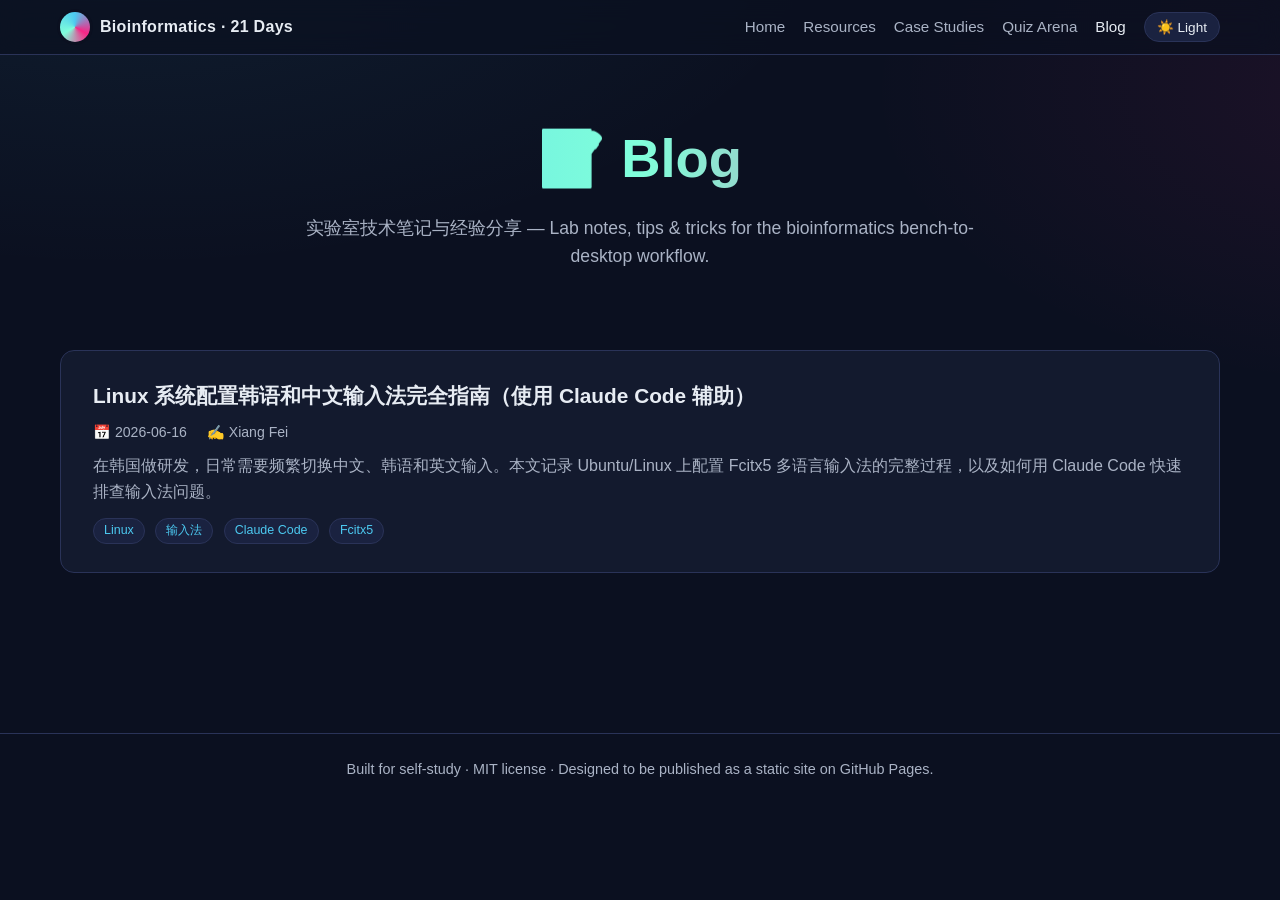
==== blog.html @ 0ab02b85 "Initial commit: bioinformatics-21days static site with blog 21-day bioinformatics study site (R + Py" ====
<!doctype html>
<html lang="zh-CN">
<head>
<meta charset="utf-8">
<meta name="viewport" content="width=device-width,initial-scale=1">
<title>Blog — Bioinformatics 21 Days</title>
<link rel="stylesheet" href="assets/styles.css">
<link rel="icon" href="data:image/svg+xml;utf8,<svg xmlns='http://www.w3.org/2000/svg' viewBox='0 0 64 64'><circle cx='32' cy='32' r='30' fill='%234cc9f0'/></svg>">
<style>
.blog-list { list-style: none; padding: 0; margin: 0; }
.blog-card {
  background: var(--bg-elev);
  border: 1px solid var(--border);
  border-radius: var(--radius);
  padding: 28px 32px;
  margin-bottom: 20px;
  transition: border-color .2s;
}
.blog-card:hover { border-color: var(--accent); }
.blog-card h3 { margin: 0 0 8px; font-size: 1.3rem; }
.blog-card h3 a { color: var(--text); }
.blog-card h3 a:hover { color: var(--accent); text-decoration: none; }
.blog-meta { color: var(--text-soft); font-size: .88rem; margin-bottom: 10px; }
.blog-meta span { margin-right: 16px; }
.blog-tag {
  display: inline-block;
  background: var(--bg-soft);
  border: 1px solid var(--border);
  border-radius: 999px;
  padding: 2px 10px;
  font-size: .78rem;
  color: var(--accent);
  margin-right: 6px;
}
</style>
</head>
<body>

<nav class="nav">
  <div class="nav-inner">
    <a class="brand" href="index.html"><span class="logo"></span>Bioinformatics · 21 Days</a>
    <div class="nav-links">
      <a href="index.html">Home</a>
      <a href="resources.html">Resources</a>
      <a href="case-studies.html">Case Studies</a>
      <a href="quiz.html">Quiz Arena</a>
      <a class="active" href="blog.html">Blog</a>
      <button id="themeToggle" class="theme-toggle" type="button">☀️ Light</button>
    </div>
  </div>
</nav>

<header class="hero">
  <h1>📝 Blog</h1>
  <p>实验室技术笔记与经验分享 — Lab notes, tips & tricks for the bioinformatics bench-to-desktop workflow.</p>
</header>

<main class="container">

  <ul class="blog-list">
    <li class="blog-card">
      <h3><a href="blog-linux-input.html">Linux 系统配置韩语和中文输入法完全指南（使用 Claude Code 辅助）</a></h3>
      <div class="blog-meta">
        <span>📅 2026-06-16</span>
        <span>✍️ Xiang Fei</span>
      </div>
      <p class="text-soft" style="margin:0 0 12px">在韩国做研发，日常需要频繁切换中文、韩语和英文输入。本文记录 Ubuntu/Linux 上配置 Fcitx5 多语言输入法的完整过程，以及如何用 Claude Code 快速排查输入法问题。</p>
      <div>
        <span class="blog-tag">Linux</span>
        <span class="blog-tag">输入法</span>
        <span class="blog-tag">Claude Code</span>
        <span class="blog-tag">Fcitx5</span>
      </div>
    </li>
  </ul>

</main>

<footer class="foot">
  Built for self-study · MIT license · Designed to be published as a static site on GitHub Pages.
</footer>

<script src="assets/main.js"></script>
</body>
</html>
---- assets/styles.css ----
:root {
  --bg: #0b1020;
  --bg-elev: #131a2e;
  --bg-soft: #1a2240;
  --border: #2a3358;
  --text: #e7ecf3;
  --text-soft: #aab3c5;
  --accent: #4cc9f0;
  --accent-2: #80ffdb;
  --accent-3: #f72585;
  --ok: #38d39f;
  --warn: #ffb703;
  --err: #ff6b6b;
  --r-color: #1f6feb;
  --py-color: #ffd43b;
  --radius: 14px;
  --shadow: 0 6px 24px rgba(0,0,0,.25);
}
[data-theme="light"] {
  --bg: #f6f8fc;
  --bg-elev: #ffffff;
  --bg-soft: #eef2fb;
  --border: #d9def0;
  --text: #0f1530;
  --text-soft: #4a5573;
  --accent: #2a72de;
  --accent-2: #00a884;
  --accent-3: #d9006c;
  --shadow: 0 6px 18px rgba(20,30,80,.08);
}

* { box-sizing: border-box; }
html, body { margin: 0; padding: 0; }
body {
  font-family: -apple-system, BlinkMacSystemFont, "Segoe UI", Roboto, "Helvetica Neue",
               Arial, "Apple SD Gothic Neo", "Malgun Gothic", sans-serif;
  background: radial-gradient(1200px 600px at 10% -10%, rgba(76,201,240,.08), transparent 60%),
              radial-gradient(900px 500px at 110% 10%, rgba(247,37,133,.08), transparent 60%),
              var(--bg);
  color: var(--text);
  line-height: 1.6;
  min-height: 100vh;
}
a { color: var(--accent); text-decoration: none; }
a:hover { text-decoration: underline; }
code, pre { font-family: ui-monospace, SFMono-Regular, Menlo, Consolas, monospace; }
pre {
  background: var(--bg-soft);
  border: 1px solid var(--border);
  border-radius: 10px;
  padding: 14px 16px;
  overflow-x: auto;
  font-size: .92rem;
}
code:not(pre code) {
  background: var(--bg-soft);
  padding: 2px 6px;
  border-radius: 6px;
  font-size: .9em;
}

/* Navbar */
.nav {
  position: sticky; top: 0; z-index: 50;
  backdrop-filter: blur(12px);
  background: rgba(11,16,32,.7);
  border-bottom: 1px solid var(--border);
}
[data-theme="light"] .nav { background: rgba(255,255,255,.8); }
.nav-inner {
  max-width: 1200px; margin: 0 auto;
  display: flex; align-items: center; justify-content: space-between;
  padding: 12px 20px;
}
.brand {
  font-weight: 800; letter-spacing: .3px;
  display: flex; align-items: center; gap: 10px;
  color: var(--text); text-decoration: none;
}
.brand .logo {
  width: 30px; height: 30px;
  background: conic-gradient(from 0deg, var(--accent), var(--accent-3), var(--accent-2), var(--accent));
  border-radius: 50%;
  box-shadow: 0 0 0 3px var(--bg);
}
.nav-links { display: flex; gap: 18px; align-items: center; flex-wrap: wrap; }
.nav-links a {
  color: var(--text-soft); font-weight: 500; font-size: .95rem;
}
.nav-links a.active, .nav-links a:hover { color: var(--text); text-decoration: none; }
.theme-toggle {
  background: var(--bg-soft); border: 1px solid var(--border);
  color: var(--text); border-radius: 999px; padding: 6px 12px;
  cursor: pointer; font-size: .85rem;
}

/* Layout */
.container { max-width: 1200px; margin: 0 auto; padding: 28px 20px 80px; }
.hero {
  padding: 60px 20px 30px; text-align: center;
}
.hero h1 {
  font-size: clamp(2rem, 5vw, 3.4rem);
  margin: 0 0 12px;
  background: linear-gradient(90deg, var(--accent), var(--accent-2), var(--accent-3));
  -webkit-background-clip: text; background-clip: text; color: transparent;
}
.hero p { color: var(--text-soft); max-width: 720px; margin: 0 auto 22px; font-size: 1.1rem; }
.hero .cta {
  display: inline-flex; gap: 12px; flex-wrap: wrap; justify-content: center;
}
.btn {
  display: inline-flex; align-items: center; gap: 8px;
  background: var(--accent); color: #0a0f1f; font-weight: 700;
  padding: 10px 18px; border-radius: 10px; border: 0; cursor: pointer;
  text-decoration: none;
}
.btn:hover { filter: brightness(1.1); text-decoration: none; }
.btn.ghost {
  background: transparent; color: var(--text);
  border: 1px solid var(--border);
}
.btn.small { padding: 6px 12px; font-size: .9rem; }

/* Grid of days */
.grid {
  display: grid; gap: 16px;
  grid-template-columns: repeat(auto-fill, minmax(260px, 1fr));
}
.day-card {
  background: var(--bg-elev);
  border: 1px solid var(--border);
  border-radius: var(--radius);
  padding: 18px;
  box-shadow: var(--shadow);
  display: flex; flex-direction: column; gap: 8px;
  position: relative; overflow: hidden;
  transition: transform .15s ease, border-color .15s ease;
}
.day-card:hover { transform: translateY(-3px); border-color: var(--accent); }
.day-card .day-num {
  font-size: .85rem; color: var(--text-soft);
  display: flex; justify-content: space-between; align-items: center;
}
.day-card h3 { margin: 4px 0 6px; font-size: 1.1rem; }
.day-card p { margin: 0; color: var(--text-soft); font-size: .95rem; }
.day-card .tags { display: flex; gap: 6px; flex-wrap: wrap; margin-top: 8px; }
.tag {
  background: var(--bg-soft); border: 1px solid var(--border);
  border-radius: 999px; padding: 3px 10px; font-size: .75rem; color: var(--text-soft);
}
.tag.r { color: #fff; background: var(--r-color); border-color: transparent; }
.tag.py { color: #1a1a1a; background: var(--py-color); border-color: transparent; }
.tag.bio { color: #fff; background: var(--accent-3); border-color: transparent; }
.day-card .check {
  position: absolute; top: 12px; right: 14px;
  width: 22px; height: 22px; border-radius: 50%;
  border: 2px solid var(--border); cursor: pointer;
  display: flex; align-items: center; justify-content: center;
  background: var(--bg-elev);
}
.day-card .check.done { background: var(--ok); border-color: var(--ok); color: #062; }

/* Sections */
section.block {
  background: var(--bg-elev);
  border: 1px solid var(--border);
  border-radius: var(--radius);
  padding: 24px;
  margin-bottom: 22px;
  box-shadow: var(--shadow);
}
section.block h2 {
  margin: 0 0 14px; font-size: 1.4rem;
  display: flex; align-items: center; gap: 10px;
}
section.block h2::before {
  content: ""; width: 6px; height: 22px; border-radius: 4px;
  background: linear-gradient(180deg, var(--accent), var(--accent-3));
}
.section-row { display: grid; gap: 22px; grid-template-columns: 1fr 1fr; }
@media (max-width: 800px) { .section-row { grid-template-columns: 1fr; } }

/* Task list */
.tasks { list-style: none; padding: 0; margin: 0; }
.tasks li {
  display: flex; gap: 12px; align-items: flex-start;
  padding: 10px 12px; border: 1px solid var(--border);
  border-radius: 10px; background: var(--bg-soft); margin-bottom: 8px;
}
.tasks li input[type=checkbox] { margin-top: 5px; transform: scale(1.15); accent-color: var(--accent); }
.tasks li.done span.task-text { opacity: .55; text-decoration: line-through; }

/* Quiz */
.quiz { display: flex; flex-direction: column; gap: 14px; }
.q {
  background: var(--bg-soft);
  border: 1px solid var(--border);
  border-radius: 12px;
  padding: 14px 16px;
}
.q .q-text { font-weight: 600; margin-bottom: 10px; }
.q .opts { display: grid; gap: 8px; }
.q .opt {
  border: 1px solid var(--border); background: var(--bg-elev);
  padding: 8px 12px; border-radius: 8px; cursor: pointer;
  display: flex; align-items: center; gap: 10px;
  transition: border-color .12s ease;
}
.q .opt:hover { border-color: var(--accent); }
.q .opt.correct { border-color: var(--ok); background: rgba(56,211,159,.08); }
.q .opt.wrong { border-color: var(--err); background: rgba(255,107,107,.08); }
.q .explain { margin-top: 10px; font-size: .9rem; color: var(--text-soft); }
.quiz-result {
  font-weight: 700; padding: 10px 14px; border-radius: 10px;
  background: var(--bg-soft); border: 1px solid var(--border);
}

/* Resources grid */
.res-grid {
  display: grid; gap: 14px;
  grid-template-columns: repeat(auto-fill, minmax(240px, 1fr));
}
.res-card {
  background: var(--bg-soft); border: 1px solid var(--border);
  border-radius: 12px; padding: 14px;
}
.res-card h4 { margin: 0 0 6px; font-size: 1rem; }
.res-card p { margin: 0; font-size: .9rem; color: var(--text-soft); }
.res-card a { font-size: .9rem; }

/* Progress bar */
.progress {
  height: 10px; background: var(--bg-soft); border-radius: 999px;
  overflow: hidden; border: 1px solid var(--border);
}
.progress > div {
  height: 100%;
  background: linear-gradient(90deg, var(--accent), var(--accent-2), var(--accent-3));
  width: 0%; transition: width .4s ease;
}
.progress-wrap { margin: 18px 0 8px; }
.progress-meta { display: flex; justify-content: space-between; font-size: .9rem; color: var(--text-soft); }

/* Footer */
footer.foot {
  margin-top: 60px; padding: 24px 20px;
  border-top: 1px solid var(--border);
  text-align: center; color: var(--text-soft); font-size: .9rem;
}

/* YouTube embed responsive */
.yt {
  position: relative; padding-bottom: 56.25%; height: 0;
  border-radius: 10px; overflow: hidden;
  border: 1px solid var(--border); background: #000;
}
.yt iframe {
  position: absolute; top: 0; left: 0; width: 100%; height: 100%; border: 0;
}

/* Case studies */
.case {
  background: var(--bg-elev); border: 1px solid var(--border);
  border-radius: var(--radius); padding: 22px; margin-bottom: 18px;
}
.case .level {
  display: inline-block; font-size: .75rem; padding: 3px 10px;
  border-radius: 999px; margin-bottom: 8px; font-weight: 700;
}
.lvl-0 { background: #2a3358; color: #cfe2ff; }
.lvl-1 { background: rgba(76,201,240,.18); color: var(--accent); }
.lvl-2 { background: rgba(128,255,217,.18); color: var(--accent-2); }
.lvl-3 { background: rgba(247,37,133,.18); color: var(--accent-3); }

/* Inline lang labels */
.lang-tab {
  display: inline-block; font-size: .72rem; padding: 2px 8px;
  border-radius: 6px; margin-right: 6px; vertical-align: middle;
}
.lang-tab.r { background: var(--r-color); color: #fff; }
.lang-tab.py { background: var(--py-color); color: #1a1a1a; }

/* Small helpers */
.text-soft { color: var(--text-soft); }
.row-between { display: flex; justify-content: space-between; align-items: center; gap: 12px; flex-wrap: wrap; }
.spacer { height: 16px; }
ul.bullets li { margin-bottom: 6px; }
.hidden { display: none !important; }
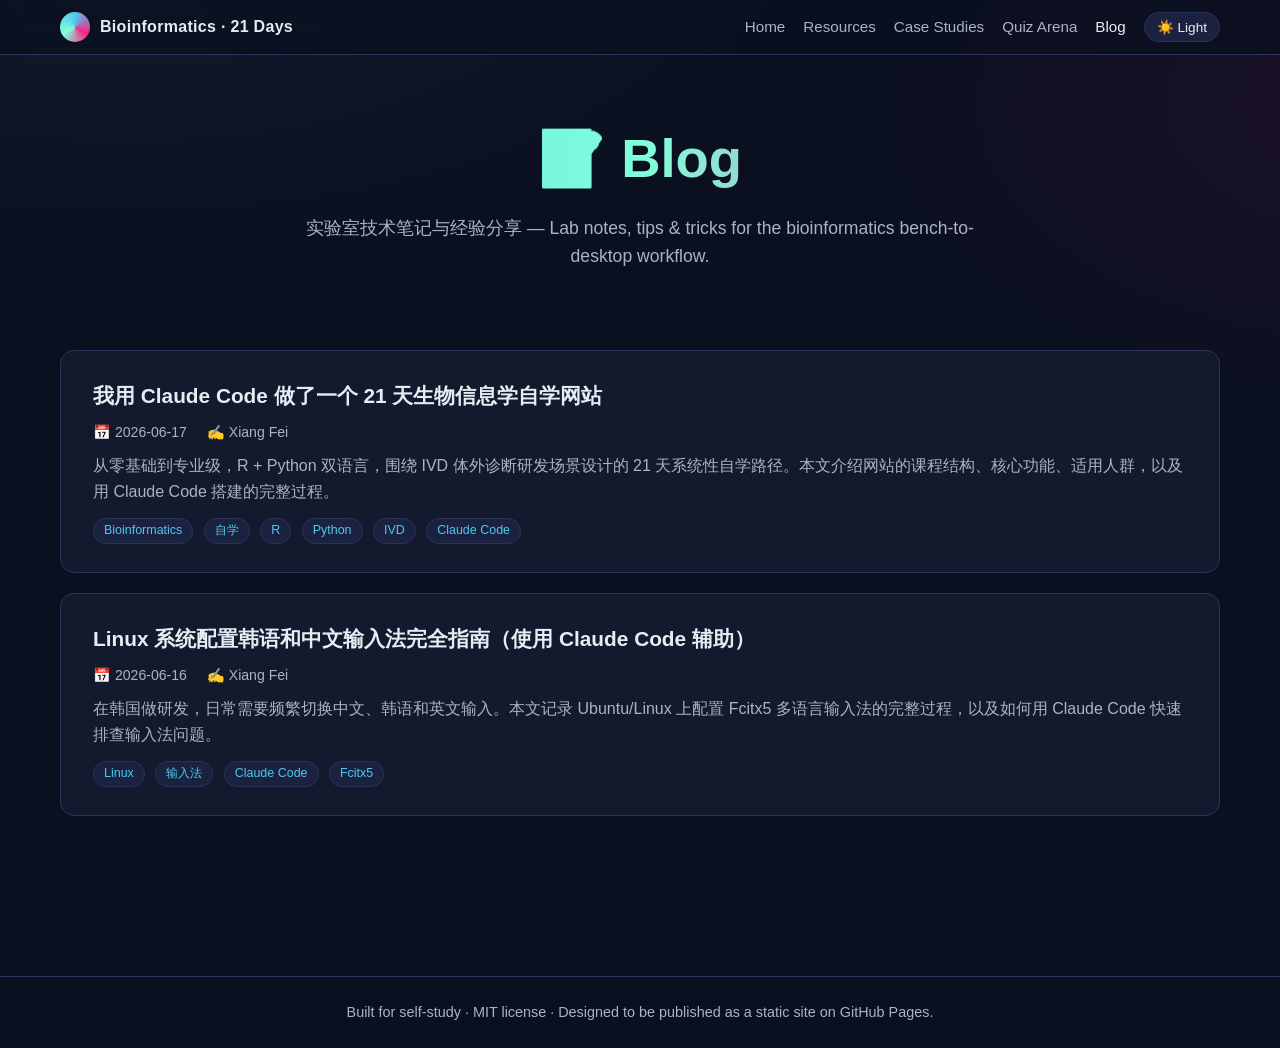
==== commit b56e44dc: "Add blog post introducing the bioinformatics-21days site (Chinese) Comprehensive Chinese-language ar" ====
--- a/blog.html
+++ b/blog.html
@@ -59,6 +59,22 @@
 
   <ul class="blog-list">
     <li class="blog-card">
+      <h3><a href="blog-intro.html">我用 Claude Code 做了一个 21 天生物信息学自学网站</a></h3>
+      <div class="blog-meta">
+        <span>📅 2026-06-17</span>
+        <span>✍️ Xiang Fei</span>
+      </div>
+      <p class="text-soft" style="margin:0 0 12px">从零基础到专业级，R + Python 双语言，围绕 IVD 体外诊断研发场景设计的 21 天系统性自学路径。本文介绍网站的课程结构、核心功能、适用人群，以及用 Claude Code 搭建的完整过程。</p>
+      <div>
+        <span class="blog-tag">Bioinformatics</span>
+        <span class="blog-tag">自学</span>
+        <span class="blog-tag">R</span>
+        <span class="blog-tag">Python</span>
+        <span class="blog-tag">IVD</span>
+        <span class="blog-tag">Claude Code</span>
+      </div>
+    </li>
+    <li class="blog-card">
       <h3><a href="blog-linux-input.html">Linux 系统配置韩语和中文输入法完全指南（使用 Claude Code 辅助）</a></h3>
       <div class="blog-meta">
         <span>📅 2026-06-16</span>
